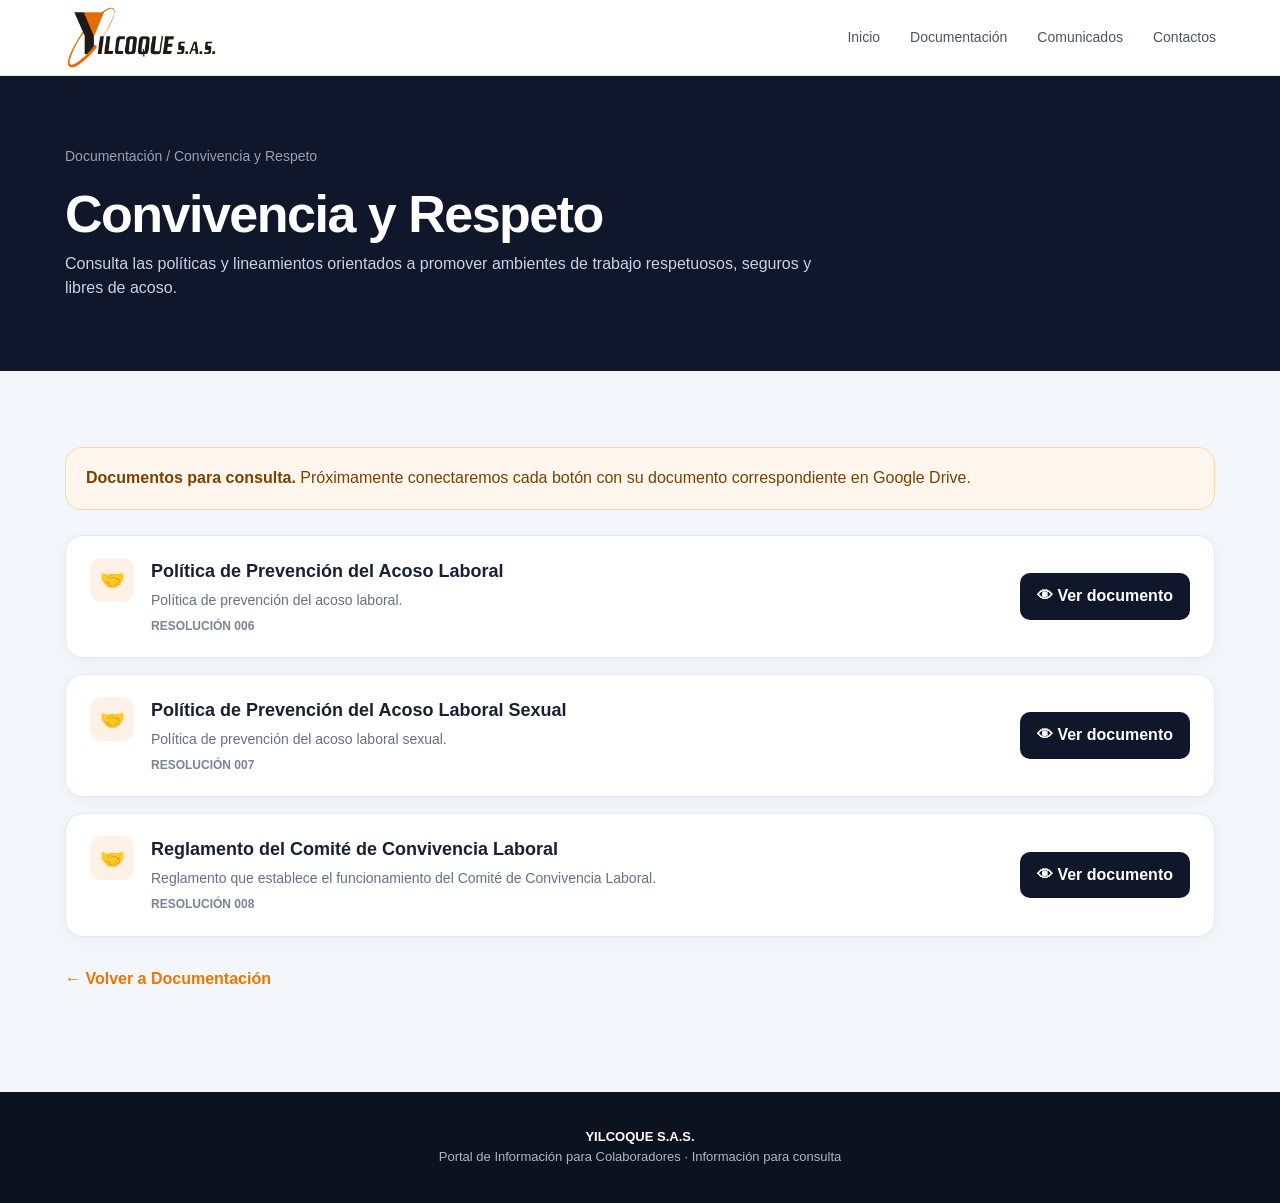
==== convivencia-respeto.html @ 95ed3f16 "Add files via upload" ====
<!DOCTYPE html>
<html lang="es">
<head><meta charset="UTF-8"><meta name="viewport" content="width=device-width, initial-scale=1.0">
<title>Convivencia y Respeto | YILCOQUE S.A.S.</title><link rel="stylesheet" href="styles.css"></head>
<body>
<header class="topbar">
  <a class="brand" href="index.html" aria-label="YILCOQUE S.A.S. Inicio">
    <img src="assets/logo-yilcoque.png" alt="YILCOQUE S.A.S.">
  </a>
  <nav class="nav" id="mainNav">
    <a href="index.html">Inicio</a>
    <a href="documentacion.html">Documentación</a>
    <a href="index.html#comunicados">Comunicados</a>
    <a href="index.html#contactos">Contactos</a>
  </nav>
  <button class="menu-btn" id="menuBtn" aria-label="Abrir menú">☰</button>
</header>

<section class="page-hero"><div class="container">
<div class="breadcrumb"><a href="documentacion.html">Documentación</a> / Convivencia y Respeto</div>
<h1>Convivencia y Respeto</h1>
<p>Consulta las políticas y lineamientos orientados a promover ambientes de trabajo respetuosos, seguros y libres de acoso.</p>
</div></section>
<main class="section section-light"><div class="container">
<div class="notice"><strong>Documentos para consulta.</strong> Próximamente conectaremos cada botón con su documento correspondiente en Google Drive.</div>
<div class="document-list">
<div class="document-card">
 <div class="doc-main">
  <div class="doc-icon">🤝</div>
  <div>
   <h3>Política de Prevención del Acoso Laboral</h3>
   <p>Política de prevención del acoso laboral.</p>
   <div class="code">RESOLUCIÓN 006</div>
  </div>
 </div>
 <button class="view-btn" data-doc="https://drive.google.com/file/d/1yCFEOb-odEmj2too850WQDFuTezbR0ON/preview" data-title="Política de Prevención del Acoso Laboral">👁 Ver documento</button>
</div>
<div class="document-card">
 <div class="doc-main">
  <div class="doc-icon">🤝</div>
  <div>
   <h3>Política de Prevención del Acoso Laboral Sexual</h3>
   <p>Política de prevención del acoso laboral sexual.</p>
   <div class="code">RESOLUCIÓN 007</div>
  </div>
 </div>
 <button class="view-btn" data-doc="https://drive.google.com/file/d/1fWUccT4yuVGGqCULuaWeallsoMisqvuC/preview" data-title="Política de Prevención del Acoso Laboral Sexual">👁 Ver documento</button>
</div>
<div class="document-card">
 <div class="doc-main">
  <div class="doc-icon">🤝</div>
  <div>
   <h3>Reglamento del Comité de Convivencia Laboral</h3>
   <p>Reglamento que establece el funcionamiento del Comité de Convivencia Laboral.</p>
   <div class="code">RESOLUCIÓN 008</div>
  </div>
 </div>
 <button class="view-btn" data-doc="https://drive.google.com/file/d/11FtukGmxZ1Oi6DkMlCDNGMSS9NlgO7PV/preview" data-title="Reglamento del Comité de Convivencia Laboral">👁 Ver documento</button>
</div></div>
<div style="margin-top:30px"><a class="back" href="documentacion.html">← Volver a Documentación</a></div>
</div></main>

<footer>
  <strong>YILCOQUE S.A.S.</strong><br>
  Portal de Información para Colaboradores · Información para consulta
</footer>

<div class="modal" id="docModal">
  <div class="modal-box">
    <div class="modal-head">
      <strong id="modalTitle">Documento</strong>
      <button class="close" onclick="closeDocument()" aria-label="Cerrar">×</button>
    </div>
    <div class="modal-body">
      <iframe id="docFrame" title="Visualización del documento" style="display:none;"></iframe>
      <div class="placeholder" id="docPlaceholder">
        <h3>Documento pendiente de vincular</h3>
        <p>En esta versión estamos preparando la estructura. Cuando tengamos el enlace de Google Drive, este botón abrirá el documento para consulta.</p>
      </div>
    </div>
  </div>
</div>
<script src="script.js"></script></body></html>
---- styles.css ----
:root{
  --navy:#10172a;
  --navy2:#171f35;
  --orange:#ee7600;
  --orange2:#f58419;
  --light:#f3f6fa;
  --white:#fff;
  --text:#182033;
  --muted:#667085;
  --line:#e4e8ef;
  --shadow:0 14px 35px rgba(16,23,42,.10);
  --radius:18px;
}
*{box-sizing:border-box}
html{scroll-behavior:smooth}
body{margin:0;font-family:Inter,Arial,Helvetica,sans-serif;color:var(--text);background:var(--light);line-height:1.55}
a{text-decoration:none;color:inherit}
button{font:inherit}
.topbar{height:76px;background:#fff;border-bottom:1px solid var(--line);display:flex;align-items:center;justify-content:space-between;padding:0 5%;position:sticky;top:0;z-index:50}
.brand img{width:155px;height:auto;display:block}
.nav{display:flex;gap:30px;align-items:center;font-size:14px;color:#4b5565}
.nav a:hover{color:var(--orange)}
.menu-btn{display:none;border:0;background:none;font-size:25px;color:var(--navy);cursor:pointer}
.hero{min-height:510px;background:linear-gradient(120deg,#0e1424,#252b38);color:white;display:flex;align-items:center;position:relative;overflow:hidden}
.hero-content{width:min(650px,90%);margin-left:8%;position:relative;z-index:2;padding:70px 0}
.eyebrow{font-size:12px;letter-spacing:1.8px;font-weight:800;margin:0 0 12px;color:#ff9b43}
.eyebrow.dark{color:var(--orange)}
h1{font-size:clamp(42px,6vw,72px);line-height:.96;margin:0 0 25px;letter-spacing:-2.5px}
.hero-text{max-width:560px;color:#e7ebf2;font-size:16px;margin-bottom:30px}
.btn{display:inline-flex;align-items:center;justify-content:center;padding:14px 23px;border-radius:12px;font-weight:800;border:0;cursor:pointer}
.btn-primary{background:var(--orange);color:#fff}
.btn-primary:hover{background:#d96500}
.hero-art{position:absolute;right:-5%;bottom:-40px;width:48%;height:100%;opacity:.95}
.sun{position:absolute;width:260px;height:260px;border-radius:50%;background:rgba(238,118,0,.18);right:20%;top:15%}
.mountain{position:absolute;bottom:0;width:0;height:0;border-left:230px solid transparent;border-right:230px solid transparent;border-bottom:360px solid rgba(238,118,0,.22)}
.m1{right:22%}.m2{right:-5%;border-left-width:180px;border-right-width:180px;border-bottom-width:260px;border-bottom-color:rgba(255,255,255,.06)}
.ground{position:absolute;left:0;right:0;bottom:0;height:80px;background:rgba(0,0,0,.22)}
.section{padding:76px 5%}
.section-light{background:var(--light)}
.section-dark{background:var(--navy);color:#fff}
.container{max-width:1150px;margin:auto}
.section-heading{margin-bottom:35px}
.section-heading.center{text-align:center}
.section-heading h2{font-size:36px;line-height:1.1;margin:5px 0 10px;letter-spacing:-1px}
.section-heading p{color:var(--muted);margin:0}
.section-dark .section-heading p{color:#cbd2df}
.category-grid{display:grid;grid-template-columns:repeat(4,1fr);gap:22px}
.category-card{background:var(--navy);color:white;border:0;border-radius:50%;aspect-ratio:1/1;display:flex;flex-direction:column;align-items:center;justify-content:center;text-align:center;padding:25px;cursor:pointer;transition:.2s;box-shadow:0 10px 25px rgba(16,23,42,.12)}
.category-card:hover{transform:translateY(-5px);background:#1a2440}
.category-card .icon{font-size:27px;margin-bottom:12px;color:#fff}
.category-card strong{font-size:15px;line-height:1.2}
.category-card small{margin-top:10px;color:#cbd2df}
.info-split{display:grid;grid-template-columns:1fr 1fr;gap:50px;align-items:center}
.info-split img{width:100%;border-radius:4px;display:block}
.info-split h2{font-size:42px;line-height:1.05;margin:0 0 18px;color:white}
.info-split p{color:#cbd2df}
.back{display:inline-flex;gap:8px;color:var(--orange);font-weight:800;margin-bottom:25px}
.page-hero{background:var(--navy);color:white;padding:70px 5%}
.page-hero h1{font-size:52px;letter-spacing:-1.5px;margin:0 0 12px}
.page-hero p{max-width:760px;color:#cbd2df;margin:0}
.breadcrumb{font-size:14px;color:#98a2b3;margin-bottom:22px}
.document-list{display:grid;gap:16px}
.document-card{background:white;border:1px solid var(--line);border-radius:var(--radius);padding:22px 24px;display:flex;justify-content:space-between;gap:25px;align-items:center;box-shadow:0 4px 14px rgba(16,23,42,.04)}
.document-card:hover{box-shadow:var(--shadow);border-color:#d8dde7}
.doc-main{display:flex;gap:17px;align-items:flex-start}
.doc-icon{width:44px;height:44px;min-width:44px;border-radius:12px;background:#fff1e6;color:var(--orange);display:flex;align-items:center;justify-content:center;font-size:20px;font-weight:900}
.doc-main h3{margin:0 0 4px;font-size:18px}
.doc-main p{margin:0;color:var(--muted);font-size:14px}
.code{font-size:12px;font-weight:800;color:#7a8495;margin-top:5px}
.view-btn{white-space:nowrap;background:var(--navy);color:white;border:0;border-radius:10px;padding:11px 17px;font-weight:800;cursor:pointer}
.view-btn:hover{background:var(--orange)}
.notice{background:#fff7ed;border:1px solid #fed7aa;border-radius:16px;padding:18px 20px;margin-bottom:25px;color:#7c3f00}
footer{background:#0c1220;color:#aeb7c7;padding:35px 5%;text-align:center;font-size:13px}
footer strong{color:white}
.modal{position:fixed;inset:0;background:rgba(4,8,18,.72);display:none;align-items:center;justify-content:center;padding:20px;z-index:100}
.modal.open{display:flex}
.modal-box{background:white;width:min(950px,100%);height:min(85vh,800px);border-radius:18px;overflow:hidden;display:flex;flex-direction:column}
.modal-head{display:flex;align-items:center;justify-content:space-between;padding:14px 18px;border-bottom:1px solid var(--line)}
.modal-head strong{font-size:15px}
.close{border:0;background:#f1f3f6;border-radius:9px;width:36px;height:36px;cursor:pointer;font-size:20px}
.modal-body{flex:1;background:#e9edf3;display:flex;align-items:center;justify-content:center}
.modal-body iframe{width:100%;height:100%;border:0}
.placeholder{padding:40px;text-align:center;color:var(--muted)}
@media(max-width:900px){
 .category-grid{grid-template-columns:repeat(2,1fr)}
 .info-split{grid-template-columns:1fr}
 .hero-art{opacity:.45;width:65%}
}
@media(max-width:650px){
 .topbar{height:68px}
 .brand img{width:125px}
 .menu-btn{display:block}
 .nav{display:none;position:absolute;top:68px;left:0;right:0;background:white;padding:18px 5%;flex-direction:column;align-items:flex-start;border-bottom:1px solid var(--line)}
 .nav.open{display:flex}
 .hero-content{margin-left:5%;padding:60px 0}
 .hero-art{display:none}
 .category-grid{grid-template-columns:1fr 1fr;gap:12px}
 .category-card{padding:14px}
 .category-card strong{font-size:13px}
 .category-card small{font-size:11px}
 .page-hero h1{font-size:40px}
 .document-card{align-items:flex-start;flex-direction:column}
 .view-btn{width:100%}
}
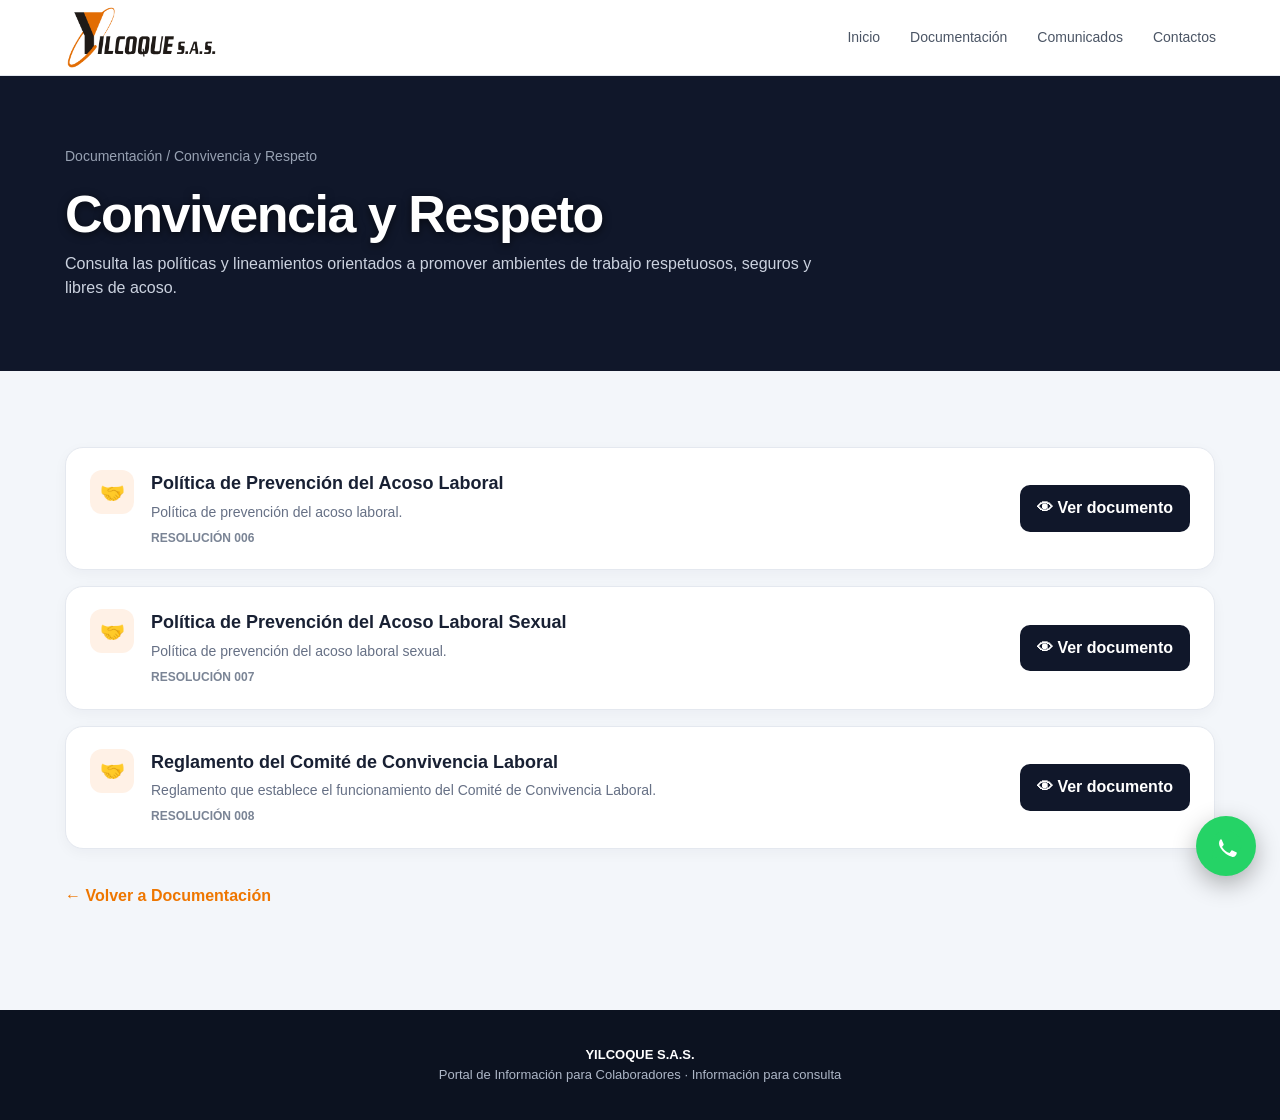
==== commit 01ce31d2: "Update convivencia-respeto.html" ====
--- a/convivencia-respeto.html
+++ b/convivencia-respeto.html
@@ -1,8 +1,13 @@
 <!DOCTYPE html>
 <html lang="es">
-<head><meta charset="UTF-8"><meta name="viewport" content="width=device-width, initial-scale=1.0">
-<title>Convivencia y Respeto | YILCOQUE S.A.S.</title><link rel="stylesheet" href="styles.css"></head>
+<head>
+  <meta charset="UTF-8">
+  <meta name="viewport" content="width=device-width, initial-scale=1.0">
+  <title>Convivencia y Respeto | YILCOQUE S.A.S.</title>
+  <link rel="stylesheet" href="styles.css">
+</head>
 <body>
+
 <header class="topbar">
   <a class="brand" href="index.html" aria-label="YILCOQUE S.A.S. Inicio">
     <img src="assets/logo-yilcoque.png" alt="YILCOQUE S.A.S.">
@@ -16,55 +21,66 @@
   <button class="menu-btn" id="menuBtn" aria-label="Abrir menú">☰</button>
 </header>
 
-<section class="page-hero"><div class="container">
-<div class="breadcrumb"><a href="documentacion.html">Documentación</a> / Convivencia y Respeto</div>
-<h1>Convivencia y Respeto</h1>
-<p>Consulta las políticas y lineamientos orientados a promover ambientes de trabajo respetuosos, seguros y libres de acoso.</p>
-</div></section>
-<main class="section section-light"><div class="container">
-<div class="notice"><strong>Documentos para consulta.</strong> Próximamente conectaremos cada botón con su documento correspondiente en Google Drive.</div>
-<div class="document-list">
-<div class="document-card">
- <div class="doc-main">
-  <div class="doc-icon">🤝</div>
-  <div>
-   <h3>Política de Prevención del Acoso Laboral</h3>
-   <p>Política de prevención del acoso laboral.</p>
-   <div class="code">RESOLUCIÓN 006</div>
+<section class="page-hero">
+  <div class="container">
+    <div class="breadcrumb"><a href="documentacion.html">Documentación</a> / Convivencia y Respeto</div>
+    <h1>Convivencia y Respeto</h1>
+    <p>Consulta las políticas y lineamientos orientados a promover ambientes de trabajo respetuosos, seguros y libres de acoso.</p>
   </div>
- </div>
- <button class="view-btn" data-doc="https://drive.google.com/file/d/1yCFEOb-odEmj2too850WQDFuTezbR0ON/preview" data-title="Política de Prevención del Acoso Laboral">👁 Ver documento</button>
-</div>
-<div class="document-card">
- <div class="doc-main">
-  <div class="doc-icon">🤝</div>
-  <div>
-   <h3>Política de Prevención del Acoso Laboral Sexual</h3>
-   <p>Política de prevención del acoso laboral sexual.</p>
-   <div class="code">RESOLUCIÓN 007</div>
+</section>
+
+<main class="section section-light">
+  <div class="container">
+    <div class="document-list">
+      <div class="document-card">
+        <div class="doc-main">
+          <div class="doc-icon">🤝</div>
+          <div>
+            <h3>Política de Prevención del Acoso Laboral</h3>
+            <p>Política de prevención del acoso laboral.</p>
+            <div class="code">RESOLUCIÓN 006</div>
+          </div>
+        </div>
+        <button class="view-btn" data-doc="https://drive.google.com/file/d/1yCFEOb-odEmj2too850WQDFuTezbR0ON/preview" data-title="Política de Prevención del Acoso Laboral">👁 Ver documento</button>
+      </div>
+
+      <div class="document-card">
+        <div class="doc-main">
+          <div class="doc-icon">🤝</div>
+          <div>
+            <h3>Política de Prevención del Acoso Laboral Sexual</h3>
+            <p>Política de prevención del acoso laboral sexual.</p>
+            <div class="code">RESOLUCIÓN 007</div>
+          </div>
+        </div>
+        <button class="view-btn" data-doc="https://drive.google.com/file/d/1fWUccT4yuVGGqCULuaWeallsoMisqvuC/preview" data-title="Política de Prevención del Acoso Laboral Sexual">👁 Ver documento</button>
+      </div>
+
+      <div class="document-card">
+        <div class="doc-main">
+          <div class="doc-icon">🤝</div>
+          <div>
+            <h3>Reglamento del Comité de Convivencia Laboral</h3>
+            <p>Reglamento que establece el funcionamiento del Comité de Convivencia Laboral.</p>
+            <div class="code">RESOLUCIÓN 008</div>
+          </div>
+        </div>
+        <button class="view-btn" data-doc="https://drive.google.com/file/d/11FtukGmxZ1Oi6DkMlCDNGMSS9NlgO7PV/preview" data-title="Reglamento del Comité de Convivencia Laboral">👁 Ver documento</button>
+      </div>
+    </div>
+
+    <div style="margin-top: 35px;">
+      <a class="back" href="documentacion.html">← Volver a Documentación</a>
+    </div>
   </div>
- </div>
- <button class="view-btn" data-doc="https://drive.google.com/file/d/1fWUccT4yuVGGqCULuaWeallsoMisqvuC/preview" data-title="Política de Prevención del Acoso Laboral Sexual">👁 Ver documento</button>
-</div>
-<div class="document-card">
- <div class="doc-main">
-  <div class="doc-icon">🤝</div>
-  <div>
-   <h3>Reglamento del Comité de Convivencia Laboral</h3>
-   <p>Reglamento que establece el funcionamiento del Comité de Convivencia Laboral.</p>
-   <div class="code">RESOLUCIÓN 008</div>
-  </div>
- </div>
- <button class="view-btn" data-doc="https://drive.google.com/file/d/11FtukGmxZ1Oi6DkMlCDNGMSS9NlgO7PV/preview" data-title="Reglamento del Comité de Convivencia Laboral">👁 Ver documento</button>
-</div></div>
-<div style="margin-top:30px"><a class="back" href="documentacion.html">← Volver a Documentación</a></div>
-</div></main>
+</main>
 
 <footer>
   <strong>YILCOQUE S.A.S.</strong><br>
   Portal de Información para Colaboradores · Información para consulta
 </footer>
 
+<!-- Modal de visualización de documentos -->
 <div class="modal" id="docModal">
   <div class="modal-box">
     <div class="modal-head">
@@ -80,4 +96,15 @@
     </div>
   </div>
 </div>
-<script src="script.js"></script></body></html>+
+<script src="script.js"></script>
+
+<!-- Botón flotante oficial de WhatsApp -->
+<a class="floating-wa" href="https://wa.me/573168337383" target="_blank" rel="noopener" aria-label="Contactar por WhatsApp">
+  <svg viewBox="0 0 32 32">
+    <path fill="#25D366" d="M16 2A13 13 0 0 0 4.69 21.25L3 27.5l6.43-1.66A13 13 0 1 0 16 2z"/>
+    <path fill="#FFF" d="M12.5 9.5c-.3 0-.8.1-1.2.6s-1.5 1.5-1.5 3.6 1.5 4.2 1.7 4.5c.2.3 3 4.6 7.3 6.4 1 .4 1.8.7 2.4.9.8.3 1.9.2 2.6-.2.8-.5 1.4-1.4 1.6-2.1c.2-.7.2-1.3.1-1.4-.1-.1-.4-.2-.8-.4s-2.6-1.3-3-1.4c-.4-.2-.7-.3-1 .2-.3.4-1 1.4-1.3 1.7-.2.3-.5.3-.9.1-.4-.2-1.8-.7-3.4-2.1-1.3-1.1-2.1-2.5-2.4-2.9-.2-.4 0-.6.2-.8.2-.2.4-.5.6-.7.2-.2.3-.4.4-.7.1-.2 0-.5-.1-.7-.1-.2-.9-2.3-1.3-3.1-.4-.8-.8-.7-1.1-.7z"/>
+  </svg>
+</a>
+</body>
+</html>
--- a/styles.css
+++ b/styles.css
@@ -22,20 +22,93 @@
 .nav{display:flex;gap:30px;align-items:center;font-size:14px;color:#4b5565}
 .nav a:hover{color:var(--orange)}
 .menu-btn{display:none;border:0;background:none;font-size:25px;color:var(--navy);cursor:pointer}
-.hero{min-height:510px;background:linear-gradient(120deg,#0e1424,#252b38);color:white;display:flex;align-items:center;position:relative;overflow:hidden}
-.hero-content{width:min(650px,90%);margin-left:8%;position:relative;z-index:2;padding:70px 0}
-.eyebrow{font-size:12px;letter-spacing:1.8px;font-weight:800;margin:0 0 12px;color:#ff9b43}
-.eyebrow.dark{color:var(--orange)}
-h1{font-size:clamp(42px,6vw,72px);line-height:.96;margin:0 0 25px;letter-spacing:-2.5px}
-.hero-text{max-width:560px;color:#e7ebf2;font-size:16px;margin-bottom:30px}
-.btn{display:inline-flex;align-items:center;justify-content:center;padding:14px 23px;border-radius:12px;font-weight:800;border:0;cursor:pointer}
-.btn-primary{background:var(--orange);color:#fff}
-.btn-primary:hover{background:#d96500}
-.hero-art{position:absolute;right:-5%;bottom:-40px;width:48%;height:100%;opacity:.95}
-.sun{position:absolute;width:260px;height:260px;border-radius:50%;background:rgba(238,118,0,.18);right:20%;top:15%}
-.mountain{position:absolute;bottom:0;width:0;height:0;border-left:230px solid transparent;border-right:230px solid transparent;border-bottom:360px solid rgba(238,118,0,.22)}
-.m1{right:22%}.m2{right:-5%;border-left-width:180px;border-right-width:180px;border-bottom-width:260px;border-bottom-color:rgba(255,255,255,.06)}
-.ground{position:absolute;left:0;right:0;bottom:0;height:80px;background:rgba(0,0,0,.22)}
+/* --- SECCIÓN PRINCIPAL (HERO) - YILCOQUE S.A.S. --- */
+.hero {
+  min-height: 520px;
+  /* Degradado suave de izquierda a derecha para no oscurecer el centro de la imagen */
+  background: linear-gradient(
+                to right, 
+                rgba(16, 23, 42, 0.72) 0%, 
+                rgba(16, 23, 42, 0.45) 50%, 
+                rgba(16, 23, 42, 0.10) 100%
+              ), 
+              url('assets/fondo-principal.jpg') center/cover no-repeat;
+  color: #ffffff;
+  display: flex;
+  align-items: center;
+  position: relative;
+  overflow: hidden;
+}
+
+.hero-content {
+  width: min(650px, 90%);
+  margin-left: 8%;
+  position: relative;
+  z-index: 2;
+  padding: 70px 0;
+}
+
+/* Subtítulo superior en tono naranja vibrante */
+.eyebrow {
+  font-size: 12px;
+  letter-spacing: 1.8px;
+  font-weight: 800;
+  margin: 0 0 12px;
+  color: #ee7600; /* Naranja institucional */
+  text-transform: uppercase;
+  text-shadow: 0 1px 3px rgba(0, 0, 0, 0.7);
+}
+
+.eyebrow.dark {
+  color: #ee7600;
+}
+
+/* Título principal en blanco brillante con sombra para alta legibilidad */
+h1 {
+  font-size: clamp(42px, 6vw, 72px);
+  line-height: .96;
+  margin: 0 0 25px;
+  letter-spacing: -2.5px;
+  color: #ffffff;
+  text-shadow: 0 2px 8px rgba(0, 0, 0, 0.6);
+}
+
+/* Texto descriptivo */
+.hero-text {
+  max-width: 560px;
+  color: #ffffff;
+  font-size: 16px;
+  margin-bottom: 30px;
+  text-shadow: 0 1px 4px rgba(0, 0, 0, 0.6);
+}
+
+/* Botón estilizado */
+.btn {
+  display: inline-flex;
+  align-items: center;
+  justify-content: center;
+  padding: 14px 23px;
+  border-radius: 12px;
+  font-weight: 800;
+  border: 0;
+  cursor: pointer;
+  box-shadow: 0 4px 15px rgba(0, 0, 0, 0.3);
+}
+
+.btn-primary {
+  background: var(--orange, #ee7600);
+  color: #fff;
+  transition: background 0.2s ease;
+}
+
+.btn-primary:hover {
+  background: #d96500;
+}
+
+/* Ocultar elementos antiguos */
+.hero-art, .sun, .mountain, .ground {
+  display: none;
+}
 .section{padding:76px 5%}
 .section-light{background:var(--light)}
 .section-dark{background:var(--navy);color:#fff}
@@ -45,12 +118,86 @@
 .section-heading h2{font-size:36px;line-height:1.1;margin:5px 0 10px;letter-spacing:-1px}
 .section-heading p{color:var(--muted);margin:0}
 .section-dark .section-heading p{color:#cbd2df}
-.category-grid{display:grid;grid-template-columns:repeat(4,1fr);gap:22px}
-.category-card{background:var(--navy);color:white;border:0;border-radius:50%;aspect-ratio:1/1;display:flex;flex-direction:column;align-items:center;justify-content:center;text-align:center;padding:25px;cursor:pointer;transition:.2s;box-shadow:0 10px 25px rgba(16,23,42,.12)}
-.category-card:hover{transform:translateY(-5px);background:#1a2440}
-.category-card .icon{font-size:27px;margin-bottom:12px;color:#fff}
-.category-card strong{font-size:15px;line-height:1.2}
-.category-card small{margin-top:10px;color:#cbd2df}
+/* --- TARJETAS DE CATEGORÍA CON IMÁGENES MÁS CLARAS --- */
+.category-grid {
+  display: grid;
+  grid-template-columns: repeat(4, 1fr);
+  gap: 22px;
+}
+
+.category-card {
+  border: 0;
+  border-radius: 18px;
+  aspect-ratio: 1 / 1;
+  display: flex;
+  flex-direction: column;
+  align-items: center;
+  justify-content: center;
+  text-align: center;
+  padding: 25px;
+  cursor: pointer;
+  transition: transform 0.3s ease, box-shadow 0.3s ease;
+  box-shadow: 0 10px 25px rgba(16, 23, 42, 0.15);
+  position: relative;
+  overflow: hidden;
+  color: #ffffff;
+}
+
+.category-card:hover {
+  transform: translateY(-6px);
+  box-shadow: 0 16px 32px rgba(16, 23, 42, 0.25);
+}
+
+/* IMÁGENES CON DEGRADADO MÁS SUAVE Y CLARO */
+
+/* 1. Seguridad y Salud */
+.category-card:nth-child(1) {
+  background: linear-gradient(180deg, rgba(16, 23, 42, 0.25) 0%, rgba(16, 23, 42, 0.65) 100%),
+              url('assets/seguridad-salud.jpg') center/cover no-repeat;
+}
+
+/* 2. Convivencia y Respeto */
+.category-card:nth-child(2) {
+  background: linear-gradient(180deg, rgba(16, 23, 42, 0.25) 0%, rgba(16, 23, 42, 0.65) 100%),
+              url('assets/convivencia.jpg') center/cover no-repeat;
+}
+
+/* 3. Seguridad Vial */
+.category-card:nth-child(3) {
+  background: linear-gradient(180deg, rgba(16, 23, 42, 0.25) 0%, rgba(16, 23, 42, 0.65) 100%),
+              url('assets/seguridad-vial.jpg') center/cover no-repeat;
+}
+
+/* 4. Relaciones Laborales */
+.category-card:nth-child(4) {
+  background: linear-gradient(180deg, rgba(16, 23, 42, 0.25) 0%, rgba(16, 23, 42, 0.65) 100%),
+              url('assets/relaciones-laborales.jpg') center/cover no-repeat;
+}
+
+/* ESTILOS DE TEXTOS E ICONOS (CON SOMBRAS PARA GARANTIZAR LECTURA) */
+.category-card .icon,
+.category-card .svg-icon {
+  font-size: 32px;
+  margin-bottom: 12px;
+  color: #ff9b43; /* Naranja encendido para resaltar sobre fotos claras */
+  filter: drop-shadow(0 2px 4px rgba(0, 0, 0, 0.8));
+}
+
+.category-card strong {
+  font-size: 17px;
+  font-weight: 800;
+  line-height: 1.25;
+  color: #ffffff;
+  text-shadow: 0 2px 6px rgba(0, 0, 0, 0.9), 0 0 2px rgba(0,0,0,0.8);
+}
+
+.category-card small {
+  margin-top: 8px;
+  color: #ffffff;
+  font-size: 13px;
+  font-weight: 600;
+  text-shadow: 0 2px 4px rgba(0, 0, 0, 0.9);
+}
 .info-split{display:grid;grid-template-columns:1fr 1fr;gap:50px;align-items:center}
 .info-split img{width:100%;border-radius:4px;display:block}
 .info-split h2{font-size:42px;line-height:1.05;margin:0 0 18px;color:white}
@@ -103,3 +250,220 @@
  .document-card{align-items:flex-start;flex-direction:column}
  .view-btn{width:100%}
 }
+
+/* Actualización visual V4 */
+.svg-icon {
+  width: 54px;
+  height: 54px;
+  display: flex;
+  align-items: center;
+  justify-content: center;
+  margin-bottom: 13px;
+}
+
+/* Aplica solo a los iconos vectoriales de líneas (Categorías), no a las redes sociales */
+.svg-icon svg {
+  width: 52px;
+  height: 52px;
+  fill: none;
+  stroke: currentColor;
+  stroke-width: 2.2;
+  stroke-linecap: round;
+  stroke-linejoin: round;
+}
+
+/* --- REGLAS DE CORRECCIÓN PARA ICONOS DE REDES Y WHATSAPP --- */
+.help-icon svg,
+.floating-wa svg {
+  stroke: none !important; /* Desactiva el borde general */
+  fill: currentColor !important; /* Fuerza el relleno oficial */
+}
+
+/* Excepción para el icono de la Web oficial que sí usa líneas */
+.help-card.web .help-icon svg {
+  fill: none !important;
+  stroke: currentColor !important;
+}
+/* --- SECCIÓN AYUDA Y CONTACTO PROFESIONAL --- */
+.help-grid {
+  display: grid;
+  grid-template-columns: repeat(2, 1fr);
+  gap: 20px;
+}
+
+/* Tarjeta Web centrada ocupando 2 columnas */
+.help-card.web {
+  grid-column: span 2;
+  width: 60%;
+  margin: 0 auto;
+}
+
+.help-card {
+  background: #ffffff;
+  border: 1px solid var(--line, #e4e8ef);
+  border-radius: 16px;
+  padding: 20px 24px;
+  display: flex;
+  align-items: center;
+  gap: 16px;
+  text-decoration: none;
+  box-shadow: 0 4px 14px rgba(16, 23, 42, 0.04);
+  transition: transform 0.25s ease, box-shadow 0.25s ease, border-color 0.25s ease;
+}
+
+.help-card:hover {
+  transform: translateY(-3px);
+  box-shadow: 0 10px 25px rgba(16, 23, 42, 0.1);
+}
+
+/* Iconos contenedores de tarjetas */
+.help-icon {
+  width: 48px;
+  height: 48px;
+  border-radius: 12px;
+  display: flex;
+  align-items: center;
+  justify-content: center;
+  flex-shrink: 0;
+}
+
+.help-icon svg {
+  width: 26px !important;
+  height: 26px !important;
+  display: block;
+}
+
+/* Estilos por marca/red */
+.help-card.wa .help-icon { background: #eaf8ef; color: #25D366; }
+.help-card.wa:hover { border-color: #25D366; }
+.help-card.wa b { color: #25D366; }
+
+.help-card.web .help-icon { background: #fff5eb; color: var(--orange, #ee7600); }
+.help-card.web:hover { border-color: var(--orange, #ee7600); }
+.help-card.web b { color: var(--orange, #ee7600); }
+
+.help-card.fb .help-icon { background: #ebf3ff; color: #1877F2; }
+.help-card.fb:hover { border-color: #1877F2; }
+.help-card.fb b { color: #1877F2; }
+
+.help-card.ig .help-icon { background: #fdf0f5; color: #E4405F; }
+.help-card.ig:hover { border-color: #E4405F; }
+.help-card.ig b { color: #E4405F; }
+
+/* Textos dentro de la tarjeta */
+.help-card strong {
+  display: block;
+  font-size: 16px;
+  color: var(--text, #182033);
+}
+
+.help-card span {
+  display: block;
+  color: var(--muted, #667085);
+  font-size: 13px;
+  margin-top: 2px;
+}
+
+.help-card b {
+  margin-left: auto;
+  font-size: 13px;
+  font-weight: 800;
+  white-space: nowrap;
+}
+
+/* Adaptación móvil */
+@media(max-width: 768px) {
+  .help-grid { grid-template-columns: 1fr; }
+  .help-card.web { grid-column: span 1; width: 100%; }
+}
+
+/* --- CARRUSEL AUTOMÁTICO EN INFO-SPLIT --- */
+.slider-container {
+  position: relative;
+  width: 100%;
+  height: 380px;
+  border-radius: 18px;
+  overflow: hidden;
+  box-shadow: 0 14px 35px rgba(0, 0, 0, 0.4);
+  border: 1px solid rgba(255, 255, 255, 0.12);
+}
+
+.slider-track {
+  position: relative;
+  width: 100%;
+  height: 100%;
+}
+
+.slide {
+  position: absolute;
+  top: 0;
+  left: 0;
+  width: 100%;
+  height: 100%;
+  object-fit: cover;
+  opacity: 0;
+  transform: scale(1.05);
+  transition: opacity 1s ease-in-out, transform 1.2s ease-out;
+}
+
+.slide.active {
+  opacity: 1;
+  transform: scale(1);
+}
+
+.slider-dots {
+  position: absolute;
+  bottom: 16px;
+  left: 50%;
+  transform: translateX(-50%);
+  display: flex;
+  gap: 8px;
+  z-index: 10;
+  background: rgba(16, 23, 42, 0.5);
+  padding: 6px 12px;
+  border-radius: 20px;
+  backdrop-filter: blur(4px);
+}
+
+.dot {
+  width: 9px;
+  height: 9px;
+  border-radius: 50%;
+  background: rgba(255, 255, 255, 0.4);
+  cursor: pointer;
+  transition: background 0.3s ease, transform 0.3s ease;
+}
+
+.dot.active {
+  background: #ee7600;
+  transform: scale(1.3);
+}
+
+/* --- BOTÓN FLOTANTE OFICIAL WHATSAPP --- */
+a.floating-wa {
+  position: fixed !important;
+  right: 24px !important;
+  bottom: 24px !important;
+  width: 60px !important;
+  height: 60px !important;
+  border-radius: 50% !important;
+  background-color: #25D366 !important;
+  display: flex !important;
+  align-items: center !important;
+  justify-content: center !important;
+  box-shadow: 0 8px 24px rgba(0, 0, 0, 0.3) !important;
+  z-index: 99999 !important;
+  text-decoration: none !important;
+  transition: transform 0.25s ease !important;
+}
+
+a.floating-wa:hover {
+  transform: scale(1.1) !important;
+}
+
+a.floating-wa svg {
+  width: 36px !important;
+  height: 36px !important;
+  display: block !important;
+  stroke: none !important;
+}
